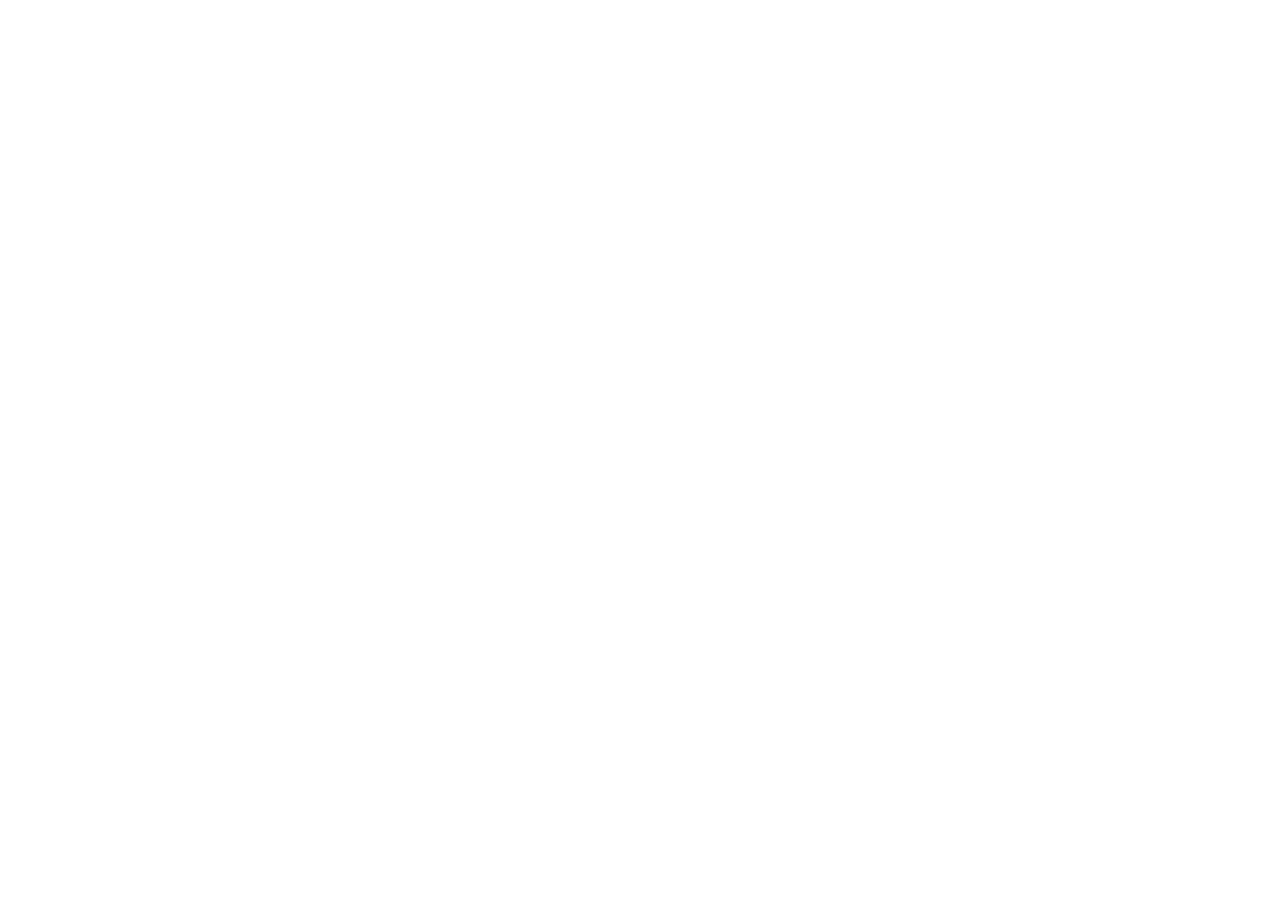
==== full_week.html @ d20a5877 "initial commit" ====
<!DOCTYPE html>
<html lang="en">
  <head>
    <meta charset="UTF-8" />
    <meta name="viewport" content="width=device-width, initial-scale=1.0" />
    <title>My upcoming challenges</title>
  </head>
  <body></body>
</html>
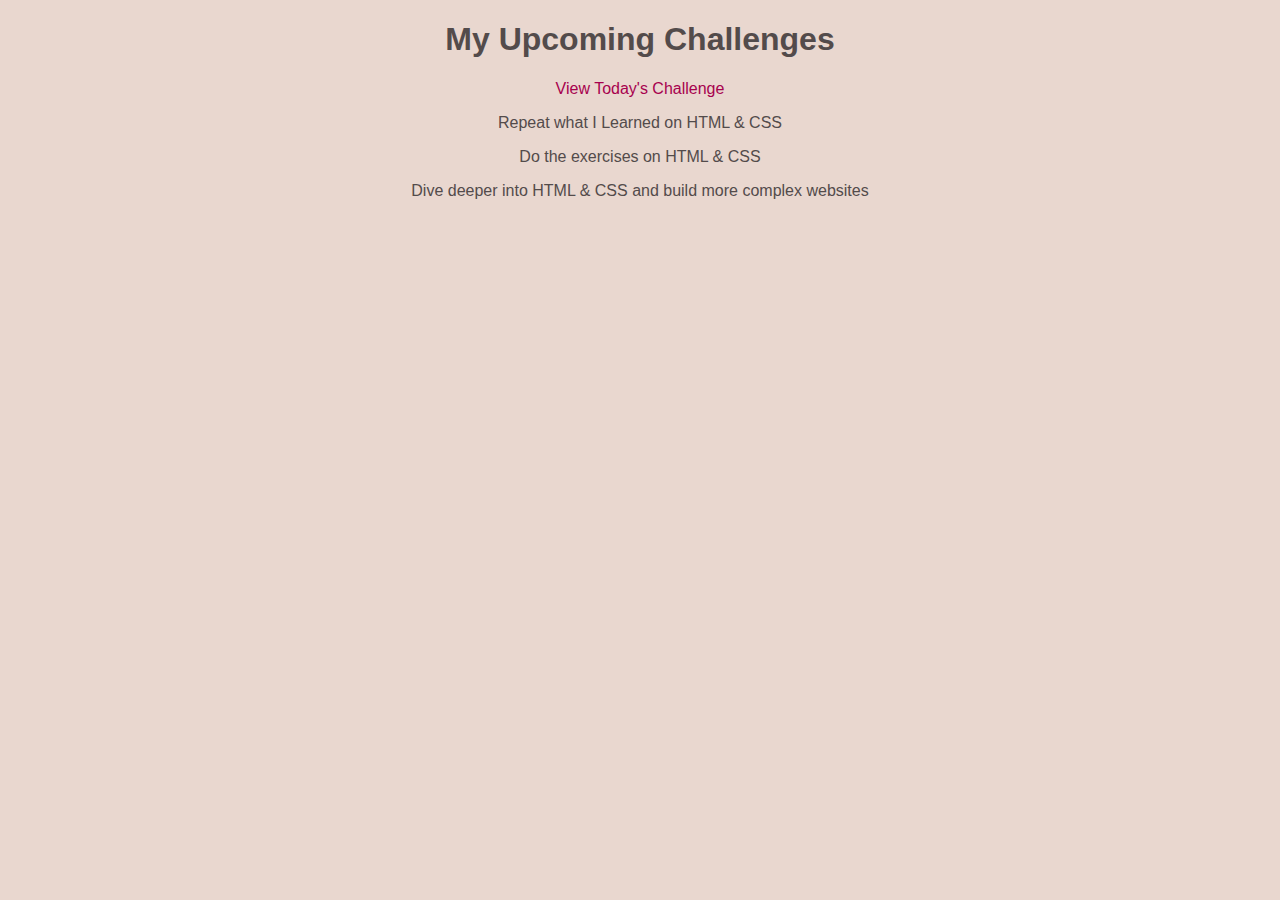
==== commit c17e4d7d: "module 5 completed" ====
--- a/full_week.html
+++ b/full_week.html
@@ -4,6 +4,14 @@
     <meta charset="UTF-8" />
     <meta name="viewport" content="width=device-width, initial-scale=1.0" />
     <title>My upcoming challenges</title>
+    <link href="/shared.css" rel="Stylesheet" />
+    <link href="/full_week.css" rel="Stylesheet" />
   </head>
-  <body></body>
+  <body>
+    <h1>My Upcoming Challenges</h1>
+    <a href="/index.html"> View Today's Challenge</a>
+    <p>Repeat what I Learned on HTML & CSS</p>
+    <p>Do the exercises on HTML & CSS</p>
+    <p>Dive deeper into HTML & CSS and build more complex websites</p>
+  </body>
 </html>
--- a/shared.css
+++ b/shared.css
@@ -0,0 +1,23 @@
+body {
+  background-color: rgb(233, 215, 207);
+  text-align: center;
+  color: rgb(83, 75, 75);
+}
+
+h1 {
+  font-family: sans-serif;
+}
+
+p {
+  font-family: sans-serif;
+}
+
+a {
+  font-family: sans-serif;
+  text-decoration: none;
+  color: rgb(167, 1, 78);
+}
+
+a:hover {
+  text-decoration: underline;
+}
--- a/full_week.css
+++ b/full_week.css
@@ -0,0 +1,23 @@
+body {
+  background-color: rgb(233, 215, 207);
+  text-align: center;
+  color: rgb(83, 75, 75);
+}
+
+h1 {
+  font-family: sans-serif;
+}
+
+p {
+  font-family: sans-serif;
+}
+
+a {
+  font-family: sans-serif;
+  text-decoration: none;
+  color: rgb(167, 1, 78);
+}
+
+a:hover {
+  text-decoration: underline;
+}
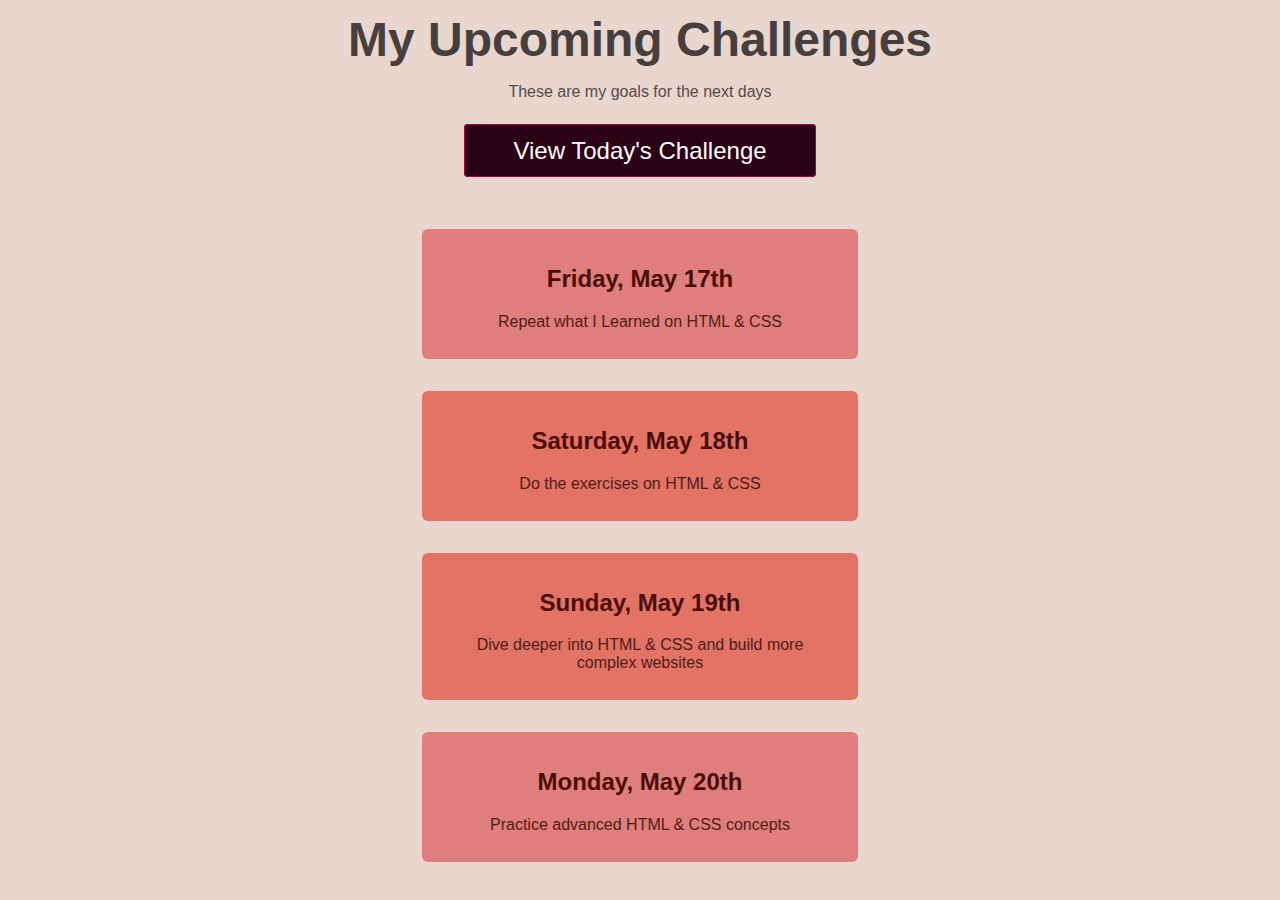
==== commit b75c50b0: "modified" ====
--- a/full_week.html
+++ b/full_week.html
@@ -8,10 +8,33 @@
     <link href="/full_week.css" rel="Stylesheet" />
   </head>
   <body>
-    <h1>My Upcoming Challenges</h1>
-    <a href="/index.html"> View Today's Challenge</a>
-    <p>Repeat what I Learned on HTML & CSS</p>
-    <p>Do the exercises on HTML & CSS</p>
-    <p>Dive deeper into HTML & CSS and build more complex websites</p>
+    <header>
+      <h1>My Upcoming Challenges</h1>
+      <p id="description">These are my goals for the next days</p>
+      <a href="/index.html"> View Today's Challenge</a>
+    </header>
+    <main>
+      <ol>
+        <li>
+          <h2>Friday, May 17th</h2>
+          <p>Repeat what I Learned on HTML & CSS</p>
+        </li>
+
+        <li class="highlight-goal">
+          <h2>Saturday, May 18th</h2>
+          <p>Do the exercises on HTML & CSS</p>
+        </li>
+
+        <li class="highlight-goal">
+          <h2>Sunday, May 19th</h2>
+          <p>Dive deeper into HTML & CSS and build more complex websites</p>
+        </li>
+
+        <li>
+          <h2>Monday, May 20th</h2>
+          <p>Practice advanced HTML & CSS concepts</p>
+        </li>
+      </ol>
+    </main>
   </body>
 </html>
--- a/full_week.css
+++ b/full_week.css
@@ -1,23 +1,53 @@
-body {
-  background-color: rgb(233, 215, 207);
-  text-align: center;
-  color: rgb(83, 75, 75);
+header {
+  margin-bottom: 64px;
+}
+h1 {
+  font-size: 48px;
+  color: rgb(71, 62, 62);
+  margin: 12px 0px;
 }
 
-h1 {
+#description {
+  margin-bottom: 36px;
+}
+
+a {
+  padding: 12px 48px;
+  background-color: rgb(43, 1, 20);
+  color: white;
+  border: 1px solid rgb(167, 1, 78);
+  border-radius: 4px;
+  font-size: 24px;
+}
+
+a:hover {
+  background-color: rgb(189, 12, 90);
+  text-decoration: none;
+}
+ol {
+  list-style: none;
+  width: 500px;
+  margin: 36px auto 0 auto;
+  padding: 0;
+}
+
+li {
+  padding: 16px;
+  margin: 32px;
+  background-color: rgb(223, 126, 124);
+  border-radius: 6px;
+}
+
+h2 {
+  color: rgb(75, 13, 5);
   font-family: sans-serif;
 }
 
-p {
-  font-family: sans-serif;
+main p {
+  margin: 12px;
+  color: rgb(79, 29, 22);
 }
 
-a {
-  font-family: sans-serif;
-  text-decoration: none;
-  color: rgb(167, 1, 78);
+.highlight-goal {
+  background-color: rgb(226, 115, 101);
 }
-
-a:hover {
-  text-decoration: underline;
-}
